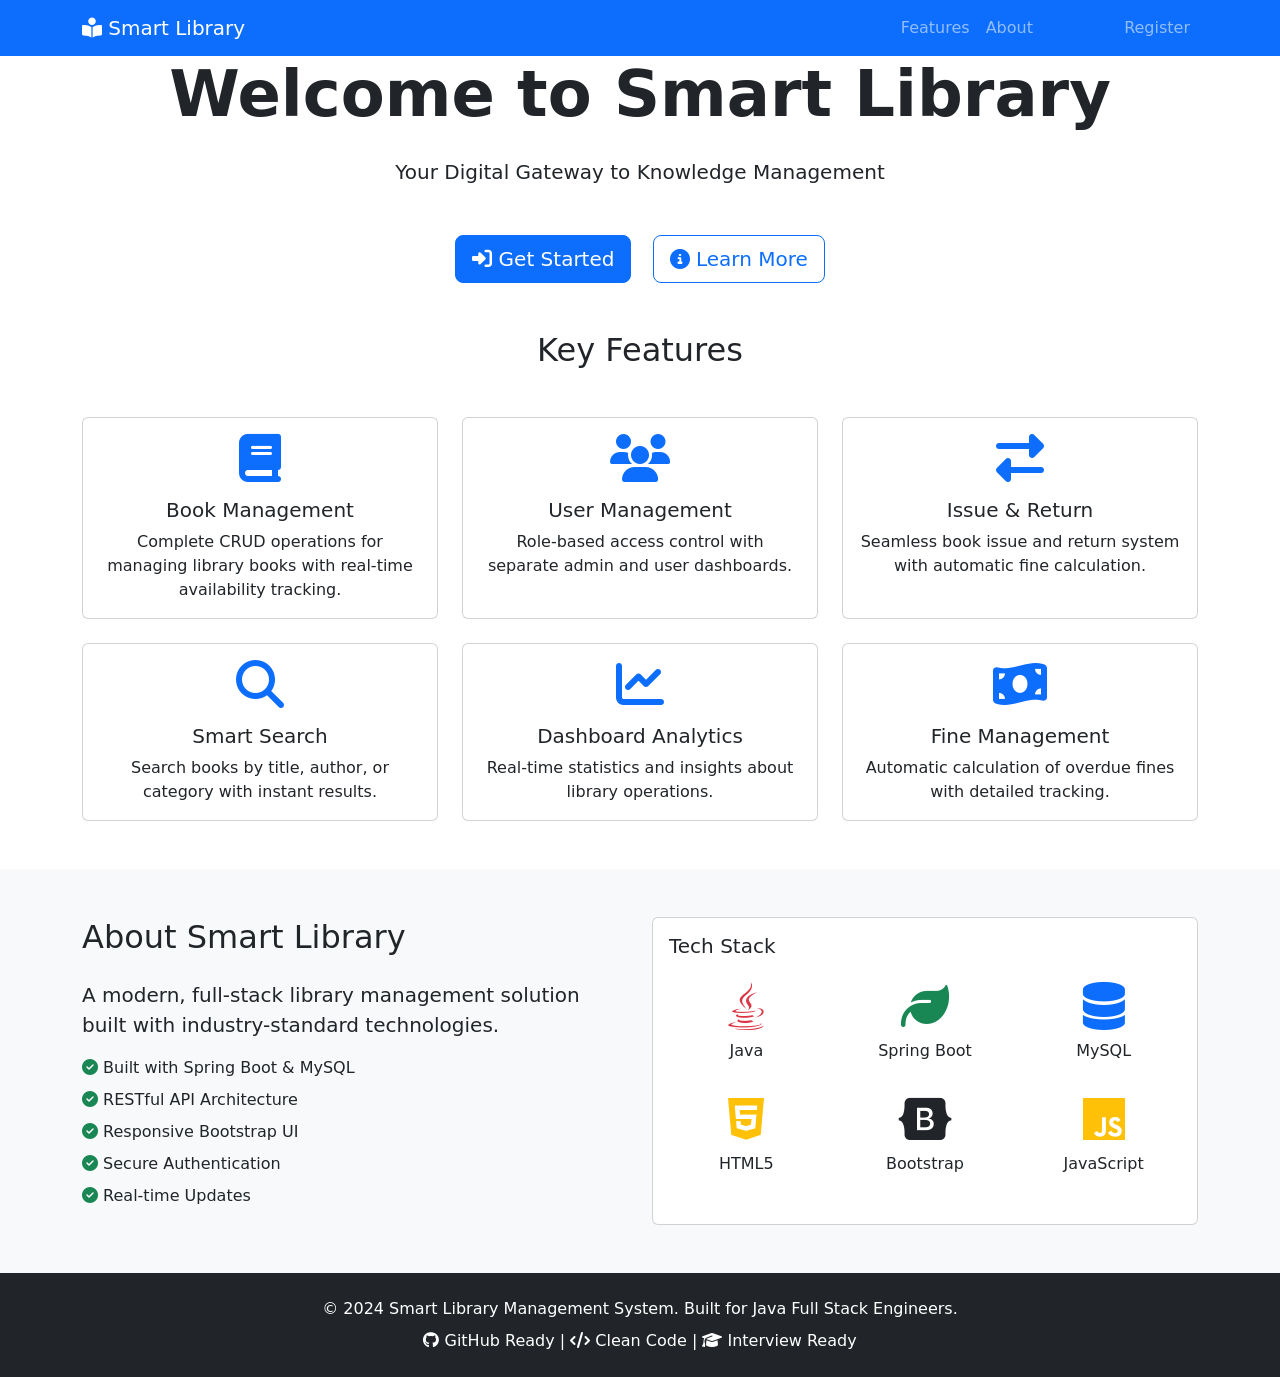
==== src/main/resources/static/index.html @ e56a5fd7 "Initial commit: Smart Library Management System" ====
<!DOCTYPE html>
<html lang="en">
<head>
    <meta charset="UTF-8">
    <meta name="viewport" content="width=device-width, initial-scale=1.0">
    <title>Smart Library Management System</title>
    <link href="https://cdn.jsdelivr.net/npm/bootstrap@5.3.0/dist/css/bootstrap.min.css" rel="stylesheet">
    <link rel="stylesheet" href="https://cdnjs.cloudflare.com/ajax/libs/font-awesome/6.4.0/css/all.min.css">
    <link rel="stylesheet" href="/static/css/style.css">
</head>
<body>
    <!-- Navigation -->
    <nav class="navbar navbar-expand-lg navbar-dark bg-primary">
        <div class="container">
            <a class="navbar-brand" href="/">
                <i class="fas fa-book-reader"></i> Smart Library
            </a>
            <button class="navbar-toggler" type="button" data-bs-toggle="collapse" data-bs-target="#navbarNav">
                <span class="navbar-toggler-icon"></span>
            </button>
            <div class="collapse navbar-collapse" id="navbarNav">
                <ul class="navbar-nav ms-auto">
                    <li class="nav-item">
                        <a class="nav-link" href="#features">Features</a>
                    </li>
                    <li class="nav-item">
                        <a class="nav-link" href="#about">About</a>
                    </li>
                    <li class="nav-item">
                        <a class="nav-link btn btn-light text-primary ms-2" href="/static/login.html">Login</a>
                    </li>
                    <li class="nav-item">
                        <a class="nav-link btn btn-outline-light ms-2" href="/static/register.html">Register</a>
                    </li>
                </ul>
            </div>
        </div>
    </nav>

    <!-- Hero Section -->
    <section class="hero-section">
        <div class="container text-center">
            <h1 class="display-3 fw-bold mb-4">Welcome to Smart Library</h1>
            <p class="lead mb-5">Your Digital Gateway to Knowledge Management</p>
            <div>
                <a href="/static/login.html" class="btn btn-primary btn-lg me-3">
                    <i class="fas fa-sign-in-alt"></i> Get Started
                </a>
                <a href="#features" class="btn btn-outline-primary btn-lg">
                    <i class="fas fa-info-circle"></i> Learn More
                </a>
            </div>
        </div>
    </section>

    <!-- Features Section -->
    <section id="features" class="py-5">
        <div class="container">
            <h2 class="text-center mb-5">Key Features</h2>
            <div class="row g-4">
                <div class="col-md-4">
                    <div class="card feature-card h-100">
                        <div class="card-body text-center">
                            <i class="fas fa-book fa-3x text-primary mb-3"></i>
                            <h5 class="card-title">Book Management</h5>
                            <p class="card-text">Complete CRUD operations for managing library books with real-time availability tracking.</p>
                        </div>
                    </div>
                </div>
                <div class="col-md-4">
                    <div class="card feature-card h-100">
                        <div class="card-body text-center">
                            <i class="fas fa-users fa-3x text-primary mb-3"></i>
                            <h5 class="card-title">User Management</h5>
                            <p class="card-text">Role-based access control with separate admin and user dashboards.</p>
                        </div>
                    </div>
                </div>
                <div class="col-md-4">
                    <div class="card feature-card h-100">
                        <div class="card-body text-center">
                            <i class="fas fa-exchange-alt fa-3x text-primary mb-3"></i>
                            <h5 class="card-title">Issue & Return</h5>
                            <p class="card-text">Seamless book issue and return system with automatic fine calculation.</p>
                        </div>
                    </div>
                </div>
                <div class="col-md-4">
                    <div class="card feature-card h-100">
                        <div class="card-body text-center">
                            <i class="fas fa-search fa-3x text-primary mb-3"></i>
                            <h5 class="card-title">Smart Search</h5>
                            <p class="card-text">Search books by title, author, or category with instant results.</p>
                        </div>
                    </div>
                </div>
                <div class="col-md-4">
                    <div class="card feature-card h-100">
                        <div class="card-body text-center">
                            <i class="fas fa-chart-line fa-3x text-primary mb-3"></i>
                            <h5 class="card-title">Dashboard Analytics</h5>
                            <p class="card-text">Real-time statistics and insights about library operations.</p>
                        </div>
                    </div>
                </div>
                <div class="col-md-4">
                    <div class="card feature-card h-100">
                        <div class="card-body text-center">
                            <i class="fas fa-money-bill-wave fa-3x text-primary mb-3"></i>
                            <h5 class="card-title">Fine Management</h5>
                            <p class="card-text">Automatic calculation of overdue fines with detailed tracking.</p>
                        </div>
                    </div>
                </div>
            </div>
        </div>
    </section>

    <!-- About Section -->
    <section id="about" class="py-5 bg-light">
        <div class="container">
            <div class="row align-items-center">
                <div class="col-md-6">
                    <h2 class="mb-4">About Smart Library</h2>
                    <p class="lead">A modern, full-stack library management solution built with industry-standard technologies.</p>
                    <ul class="list-unstyled">
                        <li class="mb-2"><i class="fas fa-check-circle text-success"></i> Built with Spring Boot & MySQL</li>
                        <li class="mb-2"><i class="fas fa-check-circle text-success"></i> RESTful API Architecture</li>
                        <li class="mb-2"><i class="fas fa-check-circle text-success"></i> Responsive Bootstrap UI</li>
                        <li class="mb-2"><i class="fas fa-check-circle text-success"></i> Secure Authentication</li>
                        <li class="mb-2"><i class="fas fa-check-circle text-success"></i> Real-time Updates</li>
                    </ul>
                </div>
                <div class="col-md-6">
                    <div class="card">
                        <div class="card-body">
                            <h5 class="card-title">Tech Stack</h5>
                            <div class="row text-center mt-4">
                                <div class="col-4 mb-3">
                                    <i class="fab fa-java fa-3x text-danger"></i>
                                    <p class="mt-2">Java</p>
                                </div>
                                <div class="col-4 mb-3">
                                    <i class="fas fa-leaf fa-3x text-success"></i>
                                    <p class="mt-2">Spring Boot</p>
                                </div>
                                <div class="col-4 mb-3">
                                    <i class="fas fa-database fa-3x text-primary"></i>
                                    <p class="mt-2">MySQL</p>
                                </div>
                                <div class="col-4 mb-3">
                                    <i class="fab fa-html5 fa-3x text-warning"></i>
                                    <p class="mt-2">HTML5</p>
                                </div>
                                <div class="col-4 mb-3">
                                    <i class="fab fa-bootstrap fa-3x text-purple"></i>
                                    <p class="mt-2">Bootstrap</p>
                                </div>
                                <div class="col-4 mb-3">
                                    <i class="fab fa-js fa-3x text-warning"></i>
                                    <p class="mt-2">JavaScript</p>
                                </div>
                            </div>
                        </div>
                    </div>
                </div>
            </div>
        </div>
    </section>

    <!-- Footer -->
    <footer class="bg-dark text-white py-4">
        <div class="container text-center">
            <p class="mb-0">&copy; 2024 Smart Library Management System. Built for Java Full Stack Engineers.</p>
            <p class="mb-0 mt-2">
                <i class="fab fa-github"></i> GitHub Ready | 
                <i class="fas fa-code"></i> Clean Code | 
                <i class="fas fa-graduation-cap"></i> Interview Ready
            </p>
        </div>
    </footer>

    <script src="https://cdn.jsdelivr.net/npm/bootstrap@5.3.0/dist/js/bootstrap.bundle.min.js"></script>
</body>
</html>
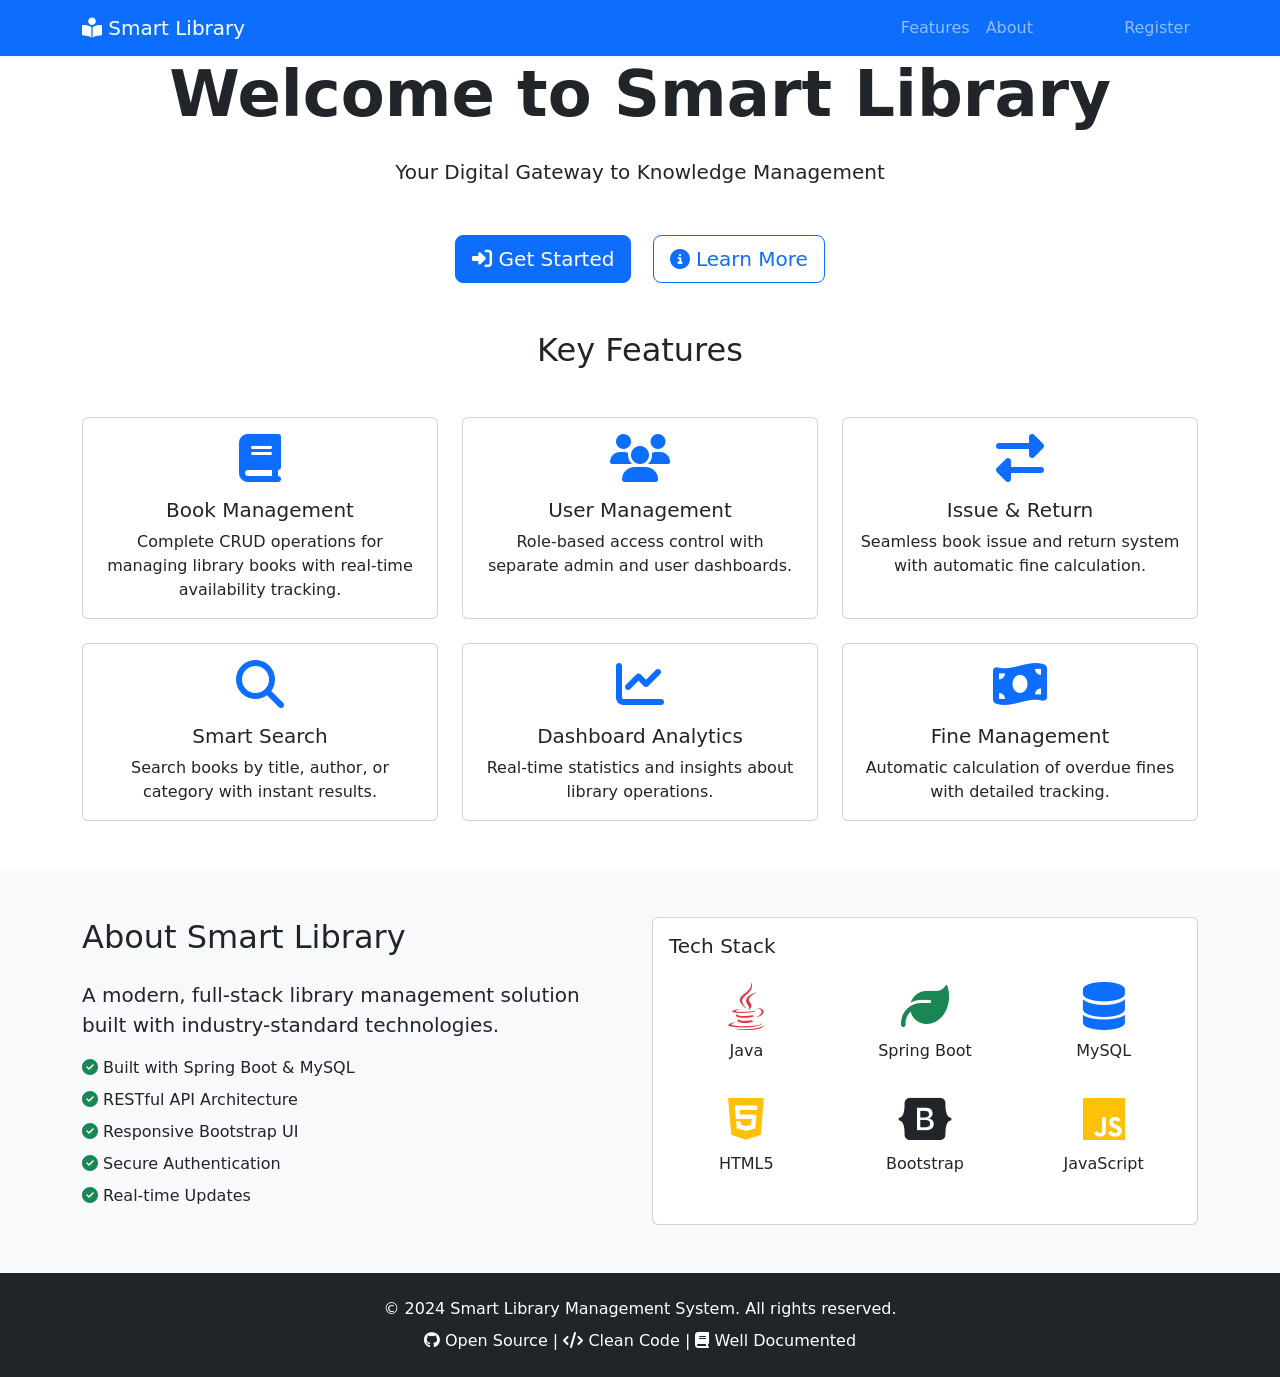
==== commit 1f3f3bde: "Update project documentation and branding" ====
--- a/src/main/resources/static/index.html
+++ b/src/main/resources/static/index.html
@@ -171,11 +171,11 @@
     <!-- Footer -->
     <footer class="bg-dark text-white py-4">
         <div class="container text-center">
-            <p class="mb-0">&copy; 2024 Smart Library Management System. Built for Java Full Stack Engineers.</p>
+            <p class="mb-0">&copy; 2024 Smart Library Management System. All rights reserved.</p>
             <p class="mb-0 mt-2">
-                <i class="fab fa-github"></i> GitHub Ready | 
+                <i class="fab fa-github"></i> Open Source | 
                 <i class="fas fa-code"></i> Clean Code | 
-                <i class="fas fa-graduation-cap"></i> Interview Ready
+                <i class="fas fa-book"></i> Well Documented
             </p>
         </div>
     </footer>
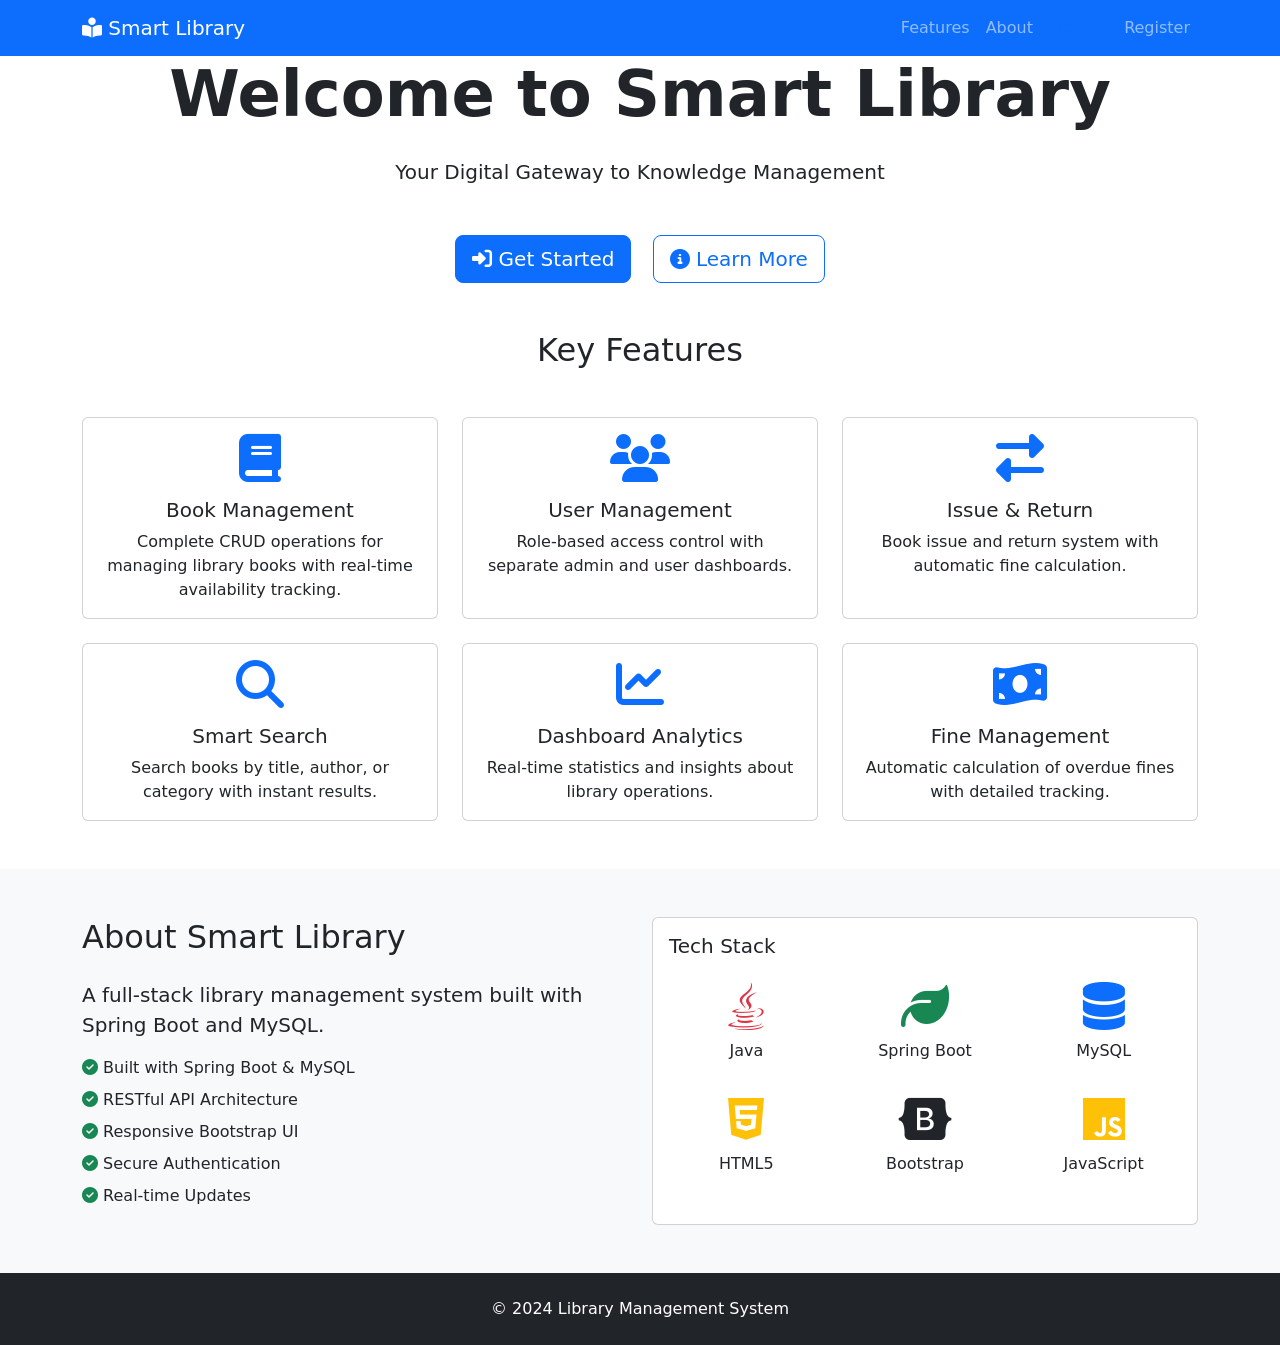
==== commit d4e60f47: "msg" ====
--- a/src/main/resources/static/index.html
+++ b/src/main/resources/static/index.html
@@ -81,7 +81,7 @@
                         <div class="card-body text-center">
                             <i class="fas fa-exchange-alt fa-3x text-primary mb-3"></i>
                             <h5 class="card-title">Issue & Return</h5>
-                            <p class="card-text">Seamless book issue and return system with automatic fine calculation.</p>
+                            <p class="card-text">Book issue and return system with automatic fine calculation.</p>
                         </div>
                     </div>
                 </div>
@@ -122,7 +122,7 @@
             <div class="row align-items-center">
                 <div class="col-md-6">
                     <h2 class="mb-4">About Smart Library</h2>
-                    <p class="lead">A modern, full-stack library management solution built with industry-standard technologies.</p>
+                    <p class="lead">A full-stack library management system built with Spring Boot and MySQL.</p>
                     <ul class="list-unstyled">
                         <li class="mb-2"><i class="fas fa-check-circle text-success"></i> Built with Spring Boot & MySQL</li>
                         <li class="mb-2"><i class="fas fa-check-circle text-success"></i> RESTful API Architecture</li>
@@ -171,12 +171,7 @@
     <!-- Footer -->
     <footer class="bg-dark text-white py-4">
         <div class="container text-center">
-            <p class="mb-0">&copy; 2024 Smart Library Management System. All rights reserved.</p>
-            <p class="mb-0 mt-2">
-                <i class="fab fa-github"></i> Open Source | 
-                <i class="fas fa-code"></i> Clean Code | 
-                <i class="fas fa-book"></i> Well Documented
-            </p>
+            <p class="mb-0">&copy; 2024 Library Management System</p>
         </div>
     </footer>
 
